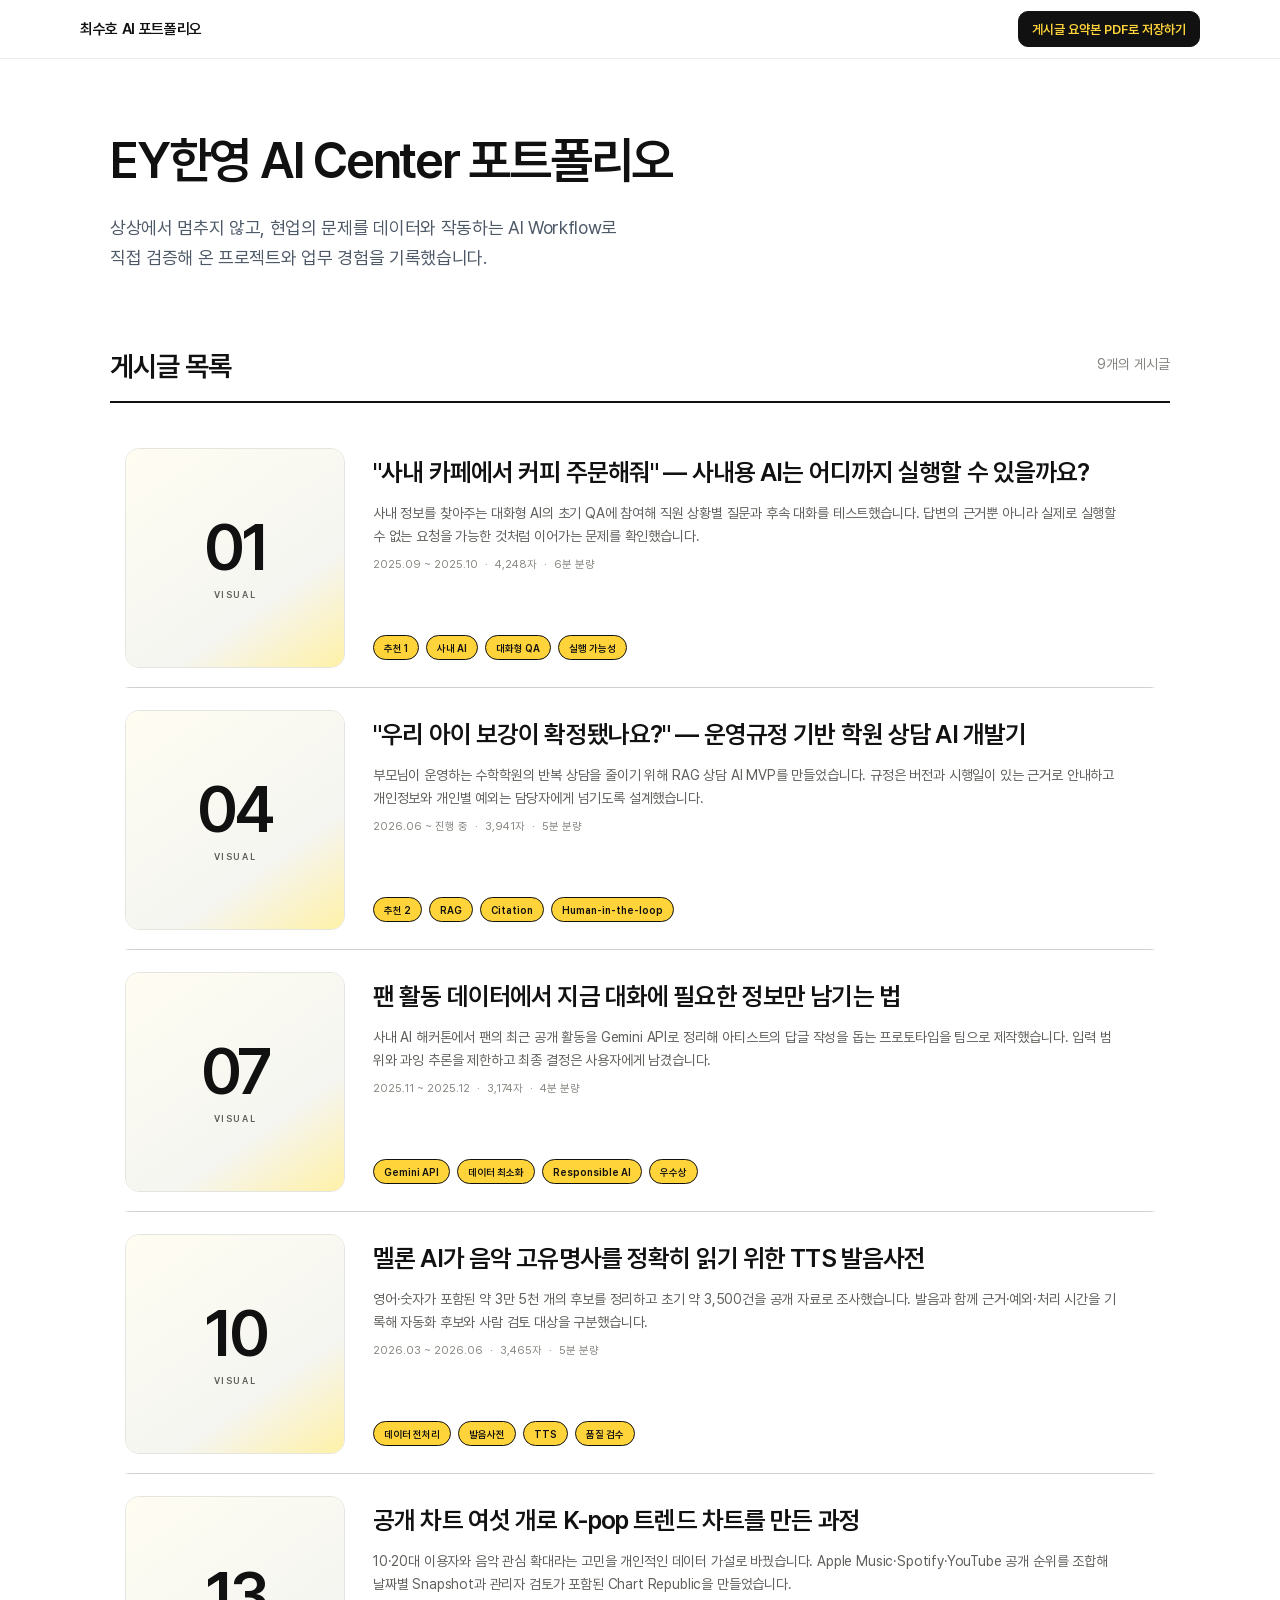
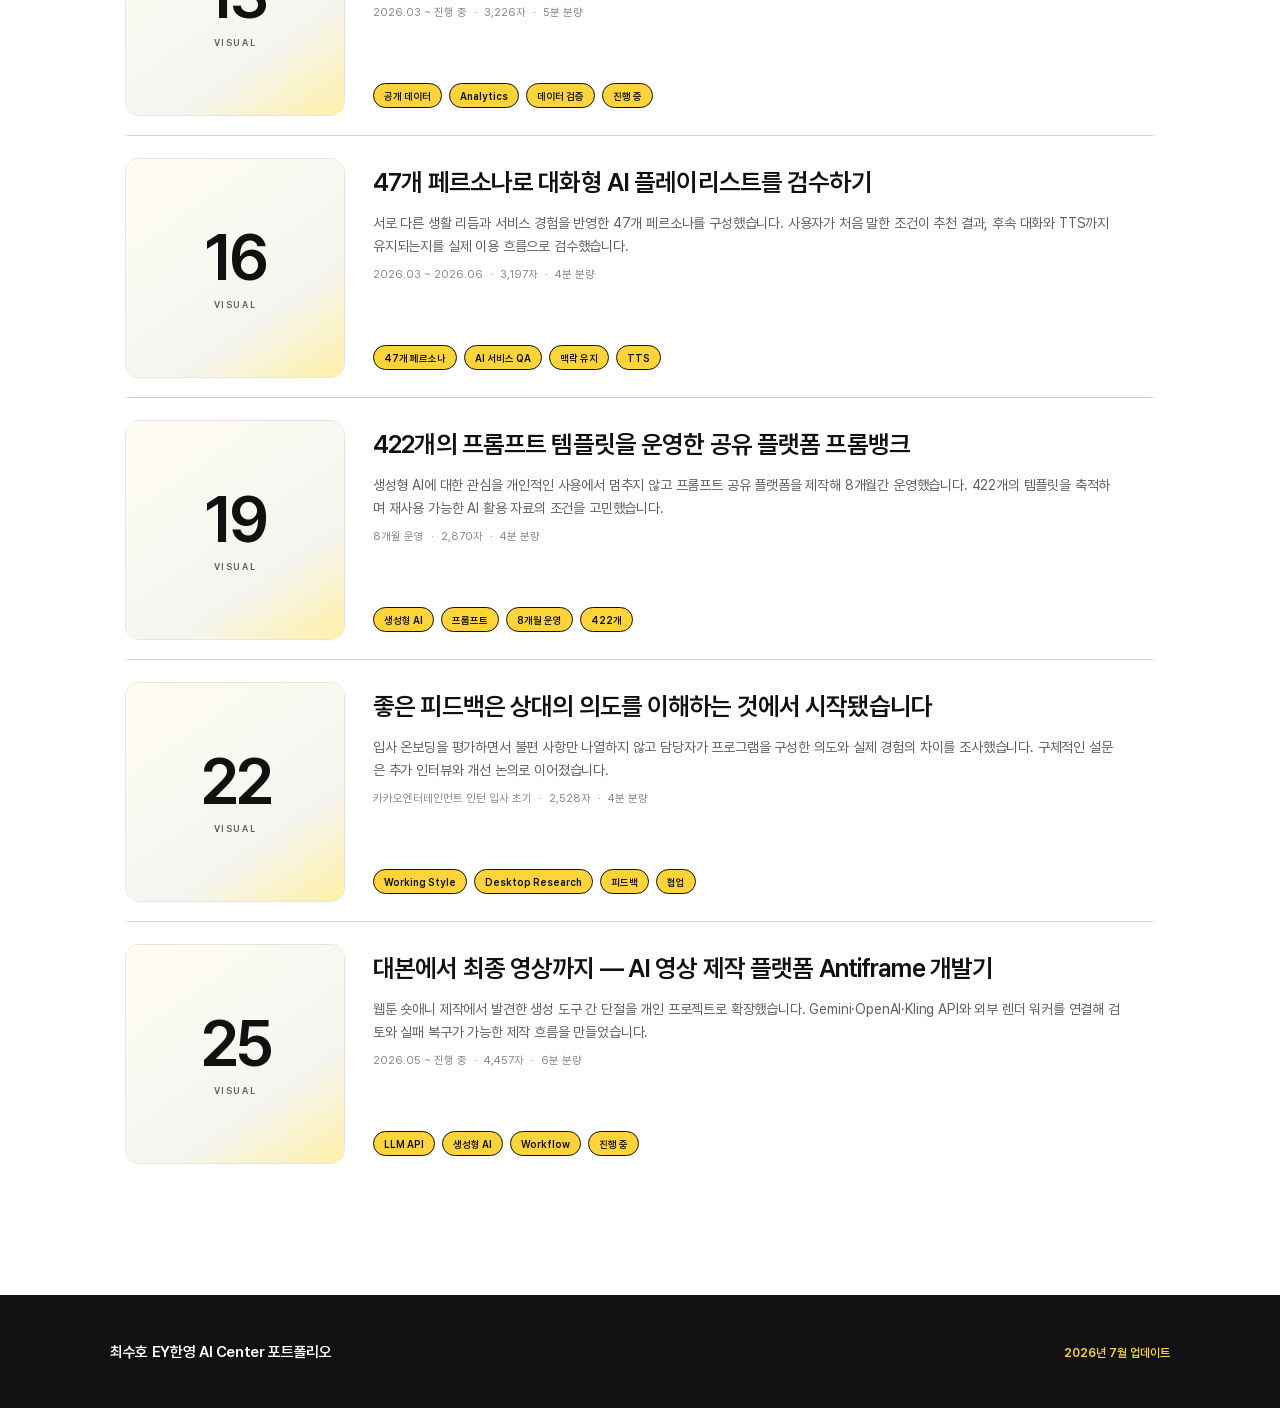
==== index.html @ 77314e09 "Build EY AI Center portfolio blog" ====
<!doctype html>
<html lang="ko">
  <head>
    <meta charset="UTF-8" />
    <meta name="viewport" content="width=device-width, initial-scale=1" />
    <meta name="theme-color" content="#ffd43b" />
    <meta
      name="description"
      content="현업의 문제를 데이터와 작동하는 AI Workflow로 직접 검증한 최수호의 EY한영 AI Center 지원 포트폴리오입니다."
    />
    <title>최수호 EY한영 AI Center 포트폴리오</title>
    <link rel="icon" type="image/png" sizes="64x64" href="assets/favicon-ch.png?v=2" />
    <link rel="preload" href="assets/fonts/Pretendard-Regular.subset.woff2" as="font" type="font/woff2" crossorigin />
    <link rel="preload" href="assets/fonts/Pretendard-SemiBold.subset.woff2" as="font" type="font/woff2" crossorigin />
    <link rel="stylesheet" href="src/styles.css?v=eyhy-1" />
    <script src="src/articles.js?v=eyhy-1" defer></script>
    <script src="src/app.js?v=eyhy-1" defer></script>
  </head>
  <body>
    <a class="skip-link" href="#main-content">본문으로 바로가기</a>
    <div class="reading-progress" aria-hidden="true"><span id="readingProgress"></span></div>

    <header class="site-header" id="siteHeader">
      <div class="header-inner">
        <a class="brand" href="#home" aria-label="최수호 EY한영 AI Center 포트폴리오 홈">
          <span>최수호 AI 포트폴리오</span>
        </a>
        <nav class="main-nav" aria-label="주요 메뉴">
          <button class="print-button" id="openPrint" type="button">
            게시글 요약본 PDF로 저장하기
          </button>
        </nav>
      </div>
    </header>

    <main id="main-content" tabindex="-1">
      <section class="home-view" id="homeView" aria-labelledby="homeTitle">
        <div class="hero wrap">
          <h1 id="homeTitle">EY한영 AI Center 포트폴리오</h1>
          <p class="hero-description">
            상상에서 멈추지 않고, 현업의 문제를 데이터와 작동하는 AI Workflow로<br class="desktop-only" />
            직접 검증해 온 프로젝트와 업무 경험을 기록했습니다.
          </p>
        </div>

        <section class="articles-section wrap" aria-labelledby="articlesTitle">
          <div class="section-heading">
            <div>
              <h2 id="articlesTitle">게시글 목록</h2>
            </div>
            <p>9개의 게시글</p>
          </div>
          <div class="article-list" id="articleList"></div>
        </section>
      </section>

      <article class="article-view" id="articleView" aria-live="polite" hidden></article>
    </main>

    <footer class="site-footer">
      <div class="footer-inner wrap">
        <a class="brand footer-brand" href="#home">최수호 EY한영 AI Center 포트폴리오</a>
        <div class="footer-contact">
          <span>2026년 7월 업데이트</span>
        </div>
      </div>
    </footer>

    <dialog class="print-dialog" id="printDialog" aria-labelledby="printTitle">
      <div class="dialog-header">
        <div>
          <p class="section-label">PDF</p>
          <h2 id="printTitle">게시글 요약본 PDF로 저장하기</h2>
        </div>
        <button class="close-button" id="closePrint" type="button" aria-label="인쇄 창 닫기">
          <svg viewBox="0 0 24 24" aria-hidden="true"><path d="M6 6l12 12M18 6L6 18" /></svg>
        </button>
      </div>
      <div class="print-dialog-body">
        <p class="print-description">PDF에 담을 게시글 요약본을 선택해 주세요. 원문 대신 핵심 정보와 대표 사례를 포함한 상세 요약이 저장됩니다.</p>
        <div class="print-toolbar">
          <p id="printSelectionStatus" aria-live="polite"></p>
          <button class="text-button" id="toggleAllPrint" type="button">전체 선택</button>
        </div>
        <fieldset class="print-options">
          <legend class="sr-only">인쇄할 게시글 선택</legend>
          <div id="printOptions"></div>
        </fieldset>
        <div class="print-actions">
          <button class="secondary-button" id="cancelPrint" type="button">취소</button>
          <button class="primary-button" id="printSelected" type="button">선택한 요약본 PDF로 저장</button>
        </div>
      </div>
    </dialog>

    <dialog class="summary-dialog" id="summaryDialog" aria-labelledby="summaryTitle">
      <div class="summary-dialog-shell">
        <header class="summary-dialog-header">
          <div>
            <p class="summary-dialog-kicker">게시글 핵심 요약</p>
            <h2 id="summaryTitle"></h2>
          </div>
          <button class="close-button" id="closeSummary" type="button" aria-label="요약 창 닫기">
            <svg viewBox="0 0 24 24" aria-hidden="true"><path d="M6 6l12 12M18 6L6 18" /></svg>
          </button>
        </header>
        <div class="summary-dialog-body" id="summaryDialogBody"></div>
      </div>
    </dialog>

    <div class="print-view" id="printView" aria-hidden="true"></div>
  </body>
</html>
---- src/styles.css ----
@font-face {
  font-family: "Pretendard";
  src: url("../assets/fonts/Pretendard-Regular.subset.woff2") format("woff2");
  font-style: normal;
  font-weight: 400;
  font-display: swap;
}

@font-face {
  font-family: "Pretendard";
  src: url("../assets/fonts/Pretendard-SemiBold.subset.woff2") format("woff2");
  font-style: normal;
  font-weight: 600 800;
  font-display: swap;
}

:root {
  --yellow: #ffd43b;
  --yellow-strong: #f0bd00;
  --ink: #111111;
  --body: #292929;
  --muted: #5f5f5b;
  --soft: #85857f;
  --line: #d9d9d3;
  --surface: #f5f5f1;
  --white: #fff;
  font-family: "Pretendard", -apple-system, BlinkMacSystemFont, "Segoe UI", sans-serif;
  color: var(--ink);
  font-synthesis: none;
  text-rendering: optimizeLegibility;
}

* { box-sizing: border-box; }
html { scroll-behavior: smooth; }
body { margin: 0; background: var(--white); color: var(--body); -webkit-font-smoothing: antialiased; }
button, a { font: inherit; }
a { color: inherit; text-decoration: none; }
button { color: inherit; }
.wrap { width: min(1060px, calc(100% - 48px)); margin-inline: auto; }
.skip-link { position: fixed; top: 8px; left: 8px; z-index: 999; padding: 10px 14px; border-radius: 8px; background: var(--ink); color: white; transform: translateY(-150%); }
.skip-link:focus { transform: translateY(0); }
.reading-progress { position: fixed; inset: 0 0 auto; z-index: 200; height: 3px; background: transparent; }
.reading-progress span { display: block; width: 0; height: 100%; background: var(--yellow); border-bottom: 1px solid var(--ink); }

.site-header { position: sticky; top: 0; z-index: 100; border-bottom: 1px solid rgba(229,232,235,.85); background: rgba(255,255,255,.9); backdrop-filter: blur(18px); }
.header-inner { display: flex; width: min(1120px, calc(100% - 48px)); height: 58px; margin: 0 auto; align-items: center; justify-content: space-between; }
.brand { display: inline-flex; align-items: center; color: var(--ink); font-size: 15px; font-weight: 700; letter-spacing: -.35px; }
.main-nav { display: flex; align-items: center; color: #4e5968; font-size: 13px; font-weight: 600; }
.print-button { display: inline-flex; min-height: 36px; align-items: center; padding: 0 13px; border: 1px solid var(--ink); border-radius: 10px; background: var(--ink); color: var(--yellow); cursor: pointer; font-size: 13px; font-weight: 600; transition: background .2s, color .2s, transform .2s; }
.print-button:hover { background: var(--yellow); color: var(--ink); transform: translateY(-1px); }

.hero { padding-top: 72px; padding-bottom: 76px; }
.section-label { display: inline-flex; width: fit-content; margin: 0; padding: 5px 9px; border: 1px solid var(--ink); border-radius: 999px; background: var(--yellow); color: var(--ink); font-size: 12px; font-weight: 700; letter-spacing: -.01em; }
.hero h1 { max-width: 900px; margin: 0 0 22px; color: var(--ink); font-size: clamp(36px, 4.2vw, 50px); font-weight: 700; letter-spacing: -.045em; line-height: 1.19; }
.hero-description { margin: 0; color: #4e5968; font-size: 18px; letter-spacing: -.018em; line-height: 1.68; }
.articles-section { padding-bottom: 110px; }
.section-heading { display: flex; align-items: center; justify-content: space-between; padding-bottom: 18px; border-bottom: 2px solid var(--ink); }
.section-heading h2 { margin: 0; color: var(--ink); font-size: 28px; letter-spacing: -.035em; }
.section-heading > p { margin: 0 0 4px; color: var(--soft); font-size: 14px; }
.article-list { display: flex; flex-direction: column; gap: 0; padding-top: 24px; }
.reveal-item { opacity: 0; transform: translateY(16px); }
.reveal-item.is-visible { opacity: 1; transform: translateY(0); transition: opacity .55s ease var(--reveal-delay, 0ms), transform .55s cubic-bezier(.22,.72,.2,1) var(--reveal-delay, 0ms); }
.article-card { position: relative; display: grid; grid-template-columns: 220px minmax(0, 1fr); gap: 8px; min-width: 0; padding: 20px 14px; overflow: hidden; border: 1px solid transparent; border-radius: 20px; background: white; }
.article-list .article-card:not(:last-child)::after { position: absolute; z-index: 2; right: 14px; bottom: 0; left: 14px; height: 1px; background: #d2d2cc; content: ""; }
.article-card:hover { border-color: transparent; background: white; box-shadow: none; transform: none; }
.article-card:focus-visible { outline: 3px solid var(--yellow); outline-offset: 3px; }
.thumbnail-wrap { position: relative; aspect-ratio: 1; overflow: hidden; border: 1px solid #e5e5df; border-radius: 14px; background: white; }
.thumbnail-wrap img { display: block; width: 100%; height: 100%; object-fit: cover; transition: transform .45s ease; }
.thumbnail-placeholder { display: grid; width: 100%; height: 100%; place-content: center; background: linear-gradient(145deg, #fffdf2 0%, #f5f5f1 68%, #fff1a8 100%); color: var(--ink); text-align: center; }
.thumbnail-placeholder span { font-size: clamp(34px, 5vw, 72px); font-weight: 700; letter-spacing: -.055em; line-height: 1; }
.thumbnail-placeholder small { margin-top: 10px; color: var(--muted); font-size: 9px; font-weight: 700; letter-spacing: .18em; }
.article-card:hover .thumbnail-wrap img { transform: scale(1.025); }
.article-card-content { display: flex; min-height: 220px; flex-direction: column; padding: 8px 34px 8px 20px; }
.article-tags { display: flex; flex-wrap: wrap; gap: 7px; align-items: center; }
.article-tag { display: inline-flex; height: 25px; box-sizing: border-box; align-items: center; justify-content: center; padding: 1px 10px 0; border: 1px solid var(--ink); border-radius: 999px; background: var(--yellow); color: var(--ink); font-size: 10px; font-weight: 700; line-height: 1; text-align: center; white-space: nowrap; }
.article-card h3 { margin: 0; color: var(--ink); font-size: 25px; letter-spacing: -.035em; line-height: 1.35; }
.article-subtitle { margin: 7px 0 12px; color: #4e5968; font-size: 15px; font-weight: 600; letter-spacing: -.02em; line-height: 1.5; }
.article-excerpt { display: -webkit-box; margin: 12px 0 0; overflow: hidden; color: var(--muted); font-size: 14px; letter-spacing: -.012em; line-height: 1.65; -webkit-box-orient: vertical; -webkit-line-clamp: 3; }
.article-card-footer { display: flex; align-items: flex-start; margin-top: auto; padding-top: 12px; }
.article-card-footer .article-tags { justify-content: flex-start; }
.article-meta { display: flex; flex: 0 0 auto; color: var(--soft); font-size: 11px; }
.article-meta span + span::before { margin: 0 7px; content: "·"; }
.article-meta--card { margin-top: 10px; }
.card-arrow { position: absolute; right: 24px; bottom: 22px; display: grid; width: 32px; height: 32px; place-items: center; border: 1px solid var(--ink); border-radius: 50%; background: var(--yellow); color: var(--ink); opacity: 0; transform: translateX(-5px); transition: opacity .25s ease, transform .25s ease; }
.article-card:hover .card-arrow { opacity: 1; transform: translateX(0); }
.card-arrow svg, .back-link svg, .article-end svg { width: 21px; fill: none; stroke: currentColor; stroke-width: 1.8; }

.article-view { padding-bottom: 100px; }
.is-article .article-view *, .is-article .article-view *::before, .is-article .article-view *::after { animation: none !important; transition: none !important; }
.is-article .article-end a:hover { transform: none; }
.article-hero { max-width: 880px; padding-top: 58px; padding-bottom: 70px; }
.article-topline { display: flex; flex-wrap: wrap; align-items: center; gap: 12px 16px; margin-bottom: 52px; }
.back-link { display: inline-flex; flex: 0 0 auto; align-items: center; gap: 7px; margin: 0; color: var(--muted); font-size: 14px; font-weight: 600; }
.back-link:hover { color: var(--ink); text-decoration: underline; text-decoration-color: var(--yellow-strong); text-decoration-thickness: 3px; text-underline-offset: 4px; }
.article-tags--hero .article-tag { height: 27px; padding-inline: 11px; }
.article-hero h1 { max-width: 800px; margin: 0; color: var(--ink); font-size: clamp(40px, 5.2vw, 56px); letter-spacing: -.05em; line-height: 1.17; }
.article-hero-subtitle { max-width: 760px; margin: 17px 0 30px; color: #4e5968; font-size: clamp(18px, 2.2vw, 22px); font-weight: 600; letter-spacing: -.025em; line-height: 1.5; }
.article-hero h1 + .article-byline { margin-top: 28px; }
.article-byline { display: flex; align-items: center; gap: 12px; }
.author-avatar { display: grid; width: 42px; height: 42px; place-items: center; border: 1px solid var(--ink); border-radius: 50%; background: var(--yellow); color: var(--ink); font-weight: 700; }
.article-byline strong { color: var(--body); font-size: 14px; }
.article-byline p { margin: 3px 0 0; color: var(--soft); font-size: 13px; }
.article-summary-button { display: inline-flex; min-height: 44px; gap: 9px; margin-top: 28px; padding: 0 17px; align-items: center; border: 1px solid var(--ink); border-radius: 8px; background: var(--ink); color: white; cursor: pointer; font-size: 14px; font-weight: 700; transition: background .18s, color .18s, transform .18s; }
.article-summary-button svg { width: 19px; height: 19px; fill: none; stroke: var(--yellow); stroke-linecap: round; stroke-width: 1.8; }
.article-summary-button:hover { background: var(--yellow); color: var(--ink); transform: translateY(-1px); }
.article-summary-button:hover svg { stroke: var(--ink); }
.article-summary-button:focus-visible { outline: 3px solid var(--yellow-strong); outline-offset: 3px; }
.article-body { width: min(680px, calc(100% - 48px)); margin: 0 auto; }
.article-lead { margin: 0 0 40px; color: var(--body); font-size: 18px; line-height: 1.82; }
.context-box { display: flex; gap: 18px; margin-bottom: 76px; padding: 22px 24px; border: 1px solid var(--ink); border-radius: 16px; background: #fffbe9; }
.context-box span { flex: 0 0 auto; color: var(--ink); font-size: 12px; font-weight: 700; }
.context-box p { margin: 0; color: #4e5968; font-size: 15px; line-height: 1.7; }
.article-demo-link { display: grid; grid-template-columns: 1fr auto; gap: 5px 14px; margin: -42px 0 76px; padding: 20px 22px; align-items: center; border: 1px solid var(--ink); border-radius: 16px; background: var(--ink); color: white; }
.article-demo-link span { grid-column: 1; color: var(--yellow); font-size: 11px; font-weight: 700; }
.article-demo-link strong { grid-column: 1; font-size: 16px; }
.article-demo-link svg { grid-column: 2; grid-row: 1 / 3; width: 23px; fill: none; stroke: var(--yellow); stroke-width: 1.8; }
.article-body section { margin: 0 0 82px; }
.article-body h2 { margin: 0 0 26px; color: var(--ink); font-size: 29px; letter-spacing: -.035em; line-height: 1.4; }
.article-body section p { margin: 0 0 22px; color: var(--body); font-size: 17px; letter-spacing: -.012em; line-height: 1.88; }
.article-body blockquote { margin: 36px 0; padding: 18px 22px; border: 1px solid var(--ink); border-left: 7px solid var(--yellow); color: var(--ink); font-size: 20px; font-weight: 600; letter-spacing: -.025em; line-height: 1.65; }
.insight-box { margin-top: 38px; padding: 30px 34px; border: 1px solid var(--ink); border-radius: 20px; background: var(--surface); }
.insight-box ul { display: grid; gap: 16px; margin: 0; padding-left: 22px; }
.insight-box li { padding-left: 5px; color: var(--body); font-size: 17px; line-height: 1.65; }
.insight-box li::marker { color: var(--ink); }
.article-figure { margin: 38px 0 0; }
.article-figure img { display: block; width: min(430px, 100%); height: auto; margin: 0 auto; border: 1px solid var(--line); border-radius: 18px; background: white; box-shadow: 0 18px 48px rgba(17,17,17,.1); }
.article-figure figcaption { width: min(520px, 100%); margin: 14px auto 0; color: var(--soft); font-size: 12px; line-height: 1.65; text-align: center; }
.visual-placeholder { display: grid; min-height: 360px; margin: 42px 0; padding: 32px; place-content: center; border: 1px solid var(--ink); border-radius: 18px; background: linear-gradient(145deg, #fffdf2, #f5f5f1); color: var(--ink); text-align: center; }
.visual-placeholder span { font-size: 13px; font-weight: 700; letter-spacing: .03em; }
.visual-placeholder p { max-width: 520px; margin: 12px 0 0; color: var(--muted); font-size: 14px; line-height: 1.65; }
.article-end { margin-top: 130px; padding-top: 50px; border-top: 1px solid var(--line); }
.article-end > span { color: var(--soft); font-size: 12px; font-weight: 700; letter-spacing: .1em; }
.article-end h2 { margin: 14px 0 28px; font-size: 25px; }
.article-end .article-card { width: 100%; }
.article-end .article-card:hover { transform: none; }

.markdown-body { padding-bottom: 20px; }
.markdown-body > h2 { margin: 96px 0 28px; }
.markdown-body > h2:first-child { margin-top: 0; }
.markdown-body h3 { margin: 62px 0 22px; color: var(--ink); font-size: 23px; letter-spacing: -.025em; line-height: 1.45; }
.markdown-body h4 { margin: 42px 0 18px; color: var(--ink); font-size: 19px; line-height: 1.5; }
.markdown-body p { margin: 0 0 24px; color: var(--body); font-size: 17px; letter-spacing: -.012em; line-height: 1.9; }
.markdown-body > p:first-child { font-size: 18px; line-height: 1.88; }
.markdown-body small { display: block; color: var(--soft); font-size: 12px; letter-spacing: -.005em; line-height: 1.65; }
.markdown-body strong { color: var(--ink); font-weight: 700; }
.key-emphasis { padding: 0 .08em; background: linear-gradient(transparent 58%, rgba(255, 212, 59, .72) 58%); color: inherit; font-weight: 700; -webkit-box-decoration-break: clone; box-decoration-break: clone; }
.term-note { position: relative; display: inline; border-bottom: 1.5px dashed #8a6d00; color: var(--ink); font-weight: 600; cursor: help; outline: none; }
.term-note::before { display: inline-grid; width: 14px; height: 14px; margin: 0 3px 0 1px; place-items: center; border: 1px solid var(--ink); border-radius: 50%; background: #fff4b3; color: var(--ink); content: "i"; font-size: 9px; font-style: normal; font-weight: 700; line-height: 1; vertical-align: 2px; }
.term-note::after { position: absolute; z-index: 20; bottom: calc(100% + 12px); left: 50%; width: min(280px, calc(100vw - 48px)); padding: 11px 13px; border-radius: 10px; background: var(--ink); box-shadow: 0 10px 28px rgba(17, 17, 17, .16); color: white; content: attr(data-note); font-size: 12px; font-weight: 400; letter-spacing: -.01em; line-height: 1.55; opacity: 0; pointer-events: none; text-align: left; transform: translate(-50%, 5px); transition: opacity .16s ease, transform .16s ease; white-space: normal; }
.term-note:hover::after,
.term-note:focus-visible::after { opacity: 1; transform: translate(-50%, 0); }
.term-note:focus-visible { border-radius: 3px; outline: 2px solid var(--yellow-strong); outline-offset: 3px; }
.markdown-body a { color: var(--ink); font-weight: 600; text-decoration: underline; text-decoration-color: var(--yellow-strong); text-decoration-thickness: 3px; text-underline-offset: 3px; }
.markdown-body ul,
.markdown-body ol { display: grid; gap: 10px; margin: 4px 0 30px; padding-left: 25px; }
.markdown-body li { padding-left: 4px; color: var(--body); font-size: 16px; line-height: 1.75; }
.markdown-body li::marker { color: var(--ink); font-weight: 700; }
.markdown-body blockquote { margin: 34px 0 38px; }
.markdown-body blockquote p { margin-bottom: 12px; font-size: 16px; line-height: 1.75; }
.markdown-body blockquote p:last-child { margin-bottom: 0; }
.markdown-body hr { height: 1px; margin: 82px 0; border: 0; background: var(--line); }
.markdown-body code { padding: 2px 6px; border-radius: 5px; background: #f1f1ec; color: #272727; font-family: ui-monospace, SFMono-Regular, Menlo, Monaco, Consolas, monospace; font-size: .88em; }
.markdown-body pre { margin: 34px 0; padding: 24px; overflow-x: auto; border-radius: 16px; background: var(--ink); color: #f8f8f3; }
.markdown-body pre code { padding: 0; background: transparent; color: inherit; font-size: 13px; line-height: 1.7; white-space: pre; }
.table-scroll { width: 100%; margin: 32px 0 40px; overflow-x: auto; border: 1px solid var(--ink); border-radius: 14px; background: white; }
.table-scroll table { width: 100%; min-width: 620px; border-collapse: collapse; font-size: 14px; line-height: 1.55; }
.table-scroll th,
.table-scroll td { padding: 13px 15px; border-right: 1px solid var(--line); border-bottom: 1px solid var(--line); text-align: left; vertical-align: top; }
.table-scroll th { background: #fff5bf; color: var(--ink); font-weight: 700; }
.table-scroll th:last-child,
.table-scroll td:last-child { border-right: 0; }
.table-scroll tbody tr:last-child td { border-bottom: 0; }
.article-loading { padding: 32px 0 100px; color: var(--soft) !important; }
.article-error { margin-bottom: 90px; padding: 24px; border: 1px solid var(--ink); border-radius: 14px; background: #fff9dc; }
.article-error p { margin: 8px 0 0; }

.site-footer { border-top: 1px solid var(--ink); background: var(--ink); color: white; }
.footer-inner { display: flex; min-height: 112px; align-items: center; justify-content: space-between; gap: 24px; }
.footer-brand { color: white; font-size: 15px; }
.site-footer .brand { color: white; }
.footer-contact { text-align: right; }
.footer-contact span { color: var(--yellow); font-size: 12px; font-weight: 600; }

.print-dialog { width: min(720px, calc(100% - 32px)); max-height: min(840px, calc(100vh - 40px)); padding: 0; overflow: hidden auto; border: 0; border-radius: 24px; background: white; box-shadow: 0 30px 90px rgba(0,27,55,.22); }
.print-dialog::backdrop { background: rgba(17,24,39,.45); backdrop-filter: blur(5px); }
.print-dialog[open] { animation: dialog-in .25s ease-out; }
@keyframes dialog-in { from { opacity: 0; transform: translateY(16px) scale(.98); } }
.dialog-header { position: sticky; top: 0; z-index: 1; display: flex; padding: 30px 34px 22px; align-items: flex-start; justify-content: space-between; border-bottom: 1px solid var(--line); background: rgba(255,255,255,.94); backdrop-filter: blur(15px); }
.dialog-header h2 { margin: 8px 0 0; color: var(--ink); font-size: 32px; }
.close-button { display: grid; width: 42px; height: 42px; place-items: center; border: 1px solid var(--ink); border-radius: 50%; background: var(--yellow); cursor: pointer; }
.close-button:hover { background: var(--ink); color: var(--yellow); }
.close-button svg { width: 22px; fill: none; stroke: currentColor; stroke-width: 2; }
.print-dialog-body { padding: 26px 34px 32px; }
.summary-dialog { width: min(760px, calc(100% - 32px)); max-height: min(820px, calc(100vh - 32px)); padding: 0; overflow: hidden; border: 0; border-radius: 16px; background: white; box-shadow: 0 30px 90px rgba(0,27,55,.22); }
.summary-dialog::backdrop { background: rgba(17,24,39,.5); backdrop-filter: blur(4px); }
.summary-dialog[open] { animation: dialog-in .25s ease-out; }
.summary-dialog-shell { display: grid; max-height: min(820px, calc(100vh - 32px)); grid-template-rows: auto minmax(0, 1fr); }
.summary-dialog-header { display: flex; gap: 24px; padding: 27px 30px 22px; align-items: flex-start; justify-content: space-between; border-bottom: 1px solid var(--ink); background: var(--yellow); }
.summary-dialog-kicker { margin: 0 0 7px; color: var(--ink); font-size: 12px; font-weight: 700; }
.summary-dialog-header h2 { max-width: 590px; margin: 0; color: var(--ink); font-size: 25px; letter-spacing: -.03em; line-height: 1.35; }
.summary-dialog-header .close-button { flex: 0 0 auto; background: white; }
.summary-dialog-header .close-button:hover { background: var(--ink); }
.summary-dialog-body { padding: 4px 30px 32px; overflow-y: auto; overscroll-behavior: contain; }
.summary-facts { margin: 0; }
.summary-facts > div { display: grid; grid-template-columns: 92px minmax(0, 1fr); gap: 20px; padding: 18px 0; border-bottom: 1px solid var(--line); }
.summary-facts dt { color: var(--ink); font-size: 13px; font-weight: 700; line-height: 1.65; }
.summary-facts dd { margin: 0; color: var(--body); font-size: 14px; line-height: 1.7; }
.summary-copy { margin-top: 31px; }
.summary-copy h3 { margin: 0 0 18px; color: var(--ink); font-size: 21px; letter-spacing: -.02em; }
.summary-copy p { margin: 0 0 17px; color: var(--body); font-size: 16px; line-height: 1.82; }
.summary-copy p:last-child { margin-bottom: 0; }
.summary-section { margin: 0; padding: 30px 0 34px; border-top: 1px solid var(--line); }
.summary-section:first-of-type { padding-top: 0; border-top: 0; }
.summary-section h4 { margin: 0 0 17px; color: var(--ink); font-size: 19px; letter-spacing: -.02em; line-height: 1.5; }
.summary-section ul { display: grid; gap: 9px; margin: 18px 0 0; padding-left: 22px; }
.summary-section li { padding-left: 3px; color: var(--body); font-size: 14px; line-height: 1.72; }
.summary-example { margin: 22px 0 0; padding: 18px 20px; border-left: 5px solid var(--yellow); background: #f7f7f3; }
.summary-example > strong { display: block; margin-bottom: 11px; color: var(--ink); font-size: 14px; }
.summary-example dl { display: grid; gap: 9px; margin: 0; }
.summary-example dl > div { display: grid; grid-template-columns: 76px minmax(0, 1fr); gap: 12px; }
.summary-example dt { color: var(--ink); font-size: 12px; font-weight: 700; line-height: 1.65; }
.summary-example dd { margin: 0; color: var(--body); font-size: 13px; line-height: 1.65; }
.print-description { max-width: 580px; margin: 0; color: var(--muted); font-size: 14px; line-height: 1.65; }
.print-toolbar { display: flex; margin-top: 24px; align-items: center; justify-content: space-between; }
.print-toolbar p { margin: 0; color: var(--ink); font-size: 13px; font-weight: 700; }
.text-button { padding: 4px 0; border: 0; background: transparent; color: var(--muted); cursor: pointer; font-size: 12px; font-weight: 600; text-decoration: underline; text-decoration-color: var(--yellow-strong); text-decoration-thickness: 2px; text-underline-offset: 3px; }
.print-options { margin: 13px 0 0; padding: 0; border: 0; }
.print-options > div { display: grid; gap: 8px; }
.print-option { position: relative; display: grid; grid-template-columns: 24px minmax(0, 1fr); gap: 12px; padding: 15px 16px; align-items: center; border: 1px solid var(--line); border-radius: 13px; cursor: pointer; transition: border-color .18s, background .18s; }
.print-option:hover { border-color: var(--ink); background: #fffdf4; }
.print-option input { position: absolute; width: 1px; height: 1px; opacity: 0; }
.print-option-check { display: grid; width: 22px; height: 22px; place-items: center; border: 1px solid var(--ink); border-radius: 6px; background: white; }
.print-option-check svg { width: 16px; fill: none; stroke: transparent; stroke-width: 2.5; }
.print-option input:checked + .print-option-check { background: var(--yellow); }
.print-option input:checked + .print-option-check svg { stroke: var(--ink); }
.print-option input:focus-visible + .print-option-check { outline: 3px solid rgba(240, 189, 0, .45); outline-offset: 2px; }
.print-option-copy { display: grid; gap: 4px; }
.print-option-copy strong { color: var(--ink); font-size: 14px; letter-spacing: -.02em; line-height: 1.4; }
.print-option-copy > span { color: var(--soft); font-size: 11px; }
.print-actions { display: flex; gap: 8px; margin-top: 24px; justify-content: flex-end; }
.secondary-button,
.primary-button { min-height: 42px; padding: 0 16px; border: 1px solid var(--ink); border-radius: 10px; cursor: pointer; font-size: 13px; font-weight: 700; }
.secondary-button { background: white; color: var(--ink); }
.primary-button { background: var(--ink); color: var(--yellow); }
.primary-button:disabled { border-color: var(--line); background: #e8e8e3; color: var(--soft); cursor: not-allowed; }
.print-view { display: none; }
.sr-only { position: absolute; width: 1px; height: 1px; margin: -1px; overflow: hidden; clip: rect(0, 0, 0, 0); white-space: nowrap; }

[hidden] { display: none !important; }
@media (max-width: 700px) {
  .wrap, .article-body { width: min(100% - 40px, 1100px); }
  .header-inner { width: calc(100% - 32px); height: 56px; }
  .brand { font-size: 14px; }
  .main-nav { font-size: 12px; }
  .print-button { min-height: 34px; padding-inline: 11px; font-size: 12px; }
  .hero { padding-top: 58px; padding-bottom: 66px; }
  .hero h1 { margin-top: 0; font-size: 34px; line-height: 1.26; }
  .hero-description { font-size: 16px; }
  .desktop-only { display: none; }
  .articles-section { padding-bottom: 90px; }
  .section-heading h2 { font-size: 28px; }
  .article-list { gap: 0; padding-top: 18px; }
  .article-card { grid-template-columns: 104px minmax(0, 1fr); gap: 0; padding: 13px 9px; border-radius: 16px; }
  .article-list .article-card:not(:last-child)::after { right: 9px; left: 9px; }
  .thumbnail-wrap { border-radius: 11px; }
  .thumbnail-placeholder span { font-size: 30px; }
  .thumbnail-placeholder small { margin-top: 6px; font-size: 7px; }
  .article-card-content { min-height: 104px; padding: 2px 4px 2px 13px; }
  .article-tags { gap: 4px; }
  .article-tag { height: 20px; padding: 1px 7px 0; font-size: 8px; }
  .article-card h3 { margin: 0; font-size: 16px; }
  .article-subtitle { margin: 4px 0 0; font-size: 11px; line-height: 1.4; }
  .article-excerpt { margin-top: 6px; font-size: 10px; line-height: 1.45; -webkit-line-clamp: 2; }
  .article-card-footer { align-items: flex-start; margin-top: auto; padding-top: 8px; }
  .article-card-footer .article-tags { justify-content: flex-start; }
  .article-meta { font-size: 9px; }
  .article-meta--card { margin-top: 7px; }
  .card-arrow { display: none; }
  .article-hero { padding-top: 38px; padding-bottom: 62px; }
  .article-topline { gap: 10px; margin-bottom: 46px; }
  .back-link { font-size: 13px; }
  .article-tags--hero .article-tag { height: 24px; padding-inline: 9px; font-size: 9px; }
  .article-hero h1 { font-size: 40px; }
  .article-hero-subtitle { font-size: 20px; }
  .article-summary-button { min-height: 42px; margin-top: 24px; padding-inline: 15px; font-size: 13px; }
  .article-lead { font-size: 18px; }
  .context-box { display: block; margin-bottom: 72px; }
  .context-box span { display: block; margin-bottom: 10px; }
  .article-demo-link { margin-top: -38px; margin-bottom: 68px; }
  .article-body section { margin-bottom: 75px; }
  .article-body h2 { font-size: 27px; }
  .article-body section p { font-size: 17px; line-height: 1.85; }
  .article-body blockquote { margin-block: 34px; font-size: 20px; }
  .insight-box { padding: 24px; }
  .insight-box li { font-size: 16px; }
  .markdown-body > h2 { margin-top: 76px; font-size: 27px; }
  .markdown-body h3 { margin-top: 50px; font-size: 21px; }
  .markdown-body p,
  .markdown-body > p:first-child { font-size: 16px; line-height: 1.85; }
  .markdown-body li { font-size: 15px; }
  .markdown-body blockquote { padding: 16px 18px; }
  .markdown-body blockquote p { font-size: 15px; }
  .term-note::after { left: 0; width: min(260px, calc(100vw - 40px)); transform: translate(0, 5px); }
  .term-note:hover::after,
  .term-note:focus-visible::after { transform: translate(0, 0); }
  .markdown-body pre { padding: 19px; }
  .article-figure { margin-top: 30px; }
  .article-figure img { border-radius: 14px; }
  .visual-placeholder { min-height: 220px; margin-block: 32px; padding: 22px; border-radius: 14px; }
  .article-figure figcaption { font-size: 11px; }
  .footer-inner { min-height: 92px; padding-block: 20px; }
  .footer-brand { max-width: 160px; font-size: 13px; line-height: 1.35; }
  .footer-contact { margin-top: 0; text-align: right; }
  .footer-contact span { font-size: 10px; }
  .print-dialog { max-height: calc(100vh - 20px); }
  .summary-dialog { width: calc(100% - 20px); max-height: calc(100vh - 20px); border-radius: 13px; }
  .summary-dialog-shell { max-height: calc(100vh - 20px); }
  .summary-dialog-header { gap: 16px; padding: 22px 20px 18px; }
  .summary-dialog-header h2 { font-size: 21px; }
  .summary-dialog-header .close-button { width: 38px; height: 38px; }
  .summary-dialog-body { padding: 2px 20px 26px; }
  .summary-facts > div { grid-template-columns: 1fr; gap: 5px; padding: 15px 0; }
  .summary-copy { margin-top: 27px; }
  .summary-copy h3 { font-size: 19px; }
  .summary-copy p { font-size: 15px; line-height: 1.78; }
  .summary-section { padding-block: 26px 30px; }
  .summary-section h4 { font-size: 18px; }
  .summary-example { padding: 16px; }
  .summary-example dl > div { grid-template-columns: 1fr; gap: 2px; }
  .dialog-header, .print-dialog-body { padding-inline: 22px; }
  .dialog-header h2 { font-size: 27px; }
  .print-option { padding: 13px 12px; }
  .print-option-copy strong { font-size: 13px; }
  .print-actions { display: grid; grid-template-columns: auto 1fr; }
  .primary-button { padding-inline: 12px; }
}

@media (prefers-reduced-motion: reduce) {
  *, *::before, *::after { scroll-behavior: auto !important; animation-duration: .01ms !important; transition-duration: .01ms !important; }
  .reveal-item { opacity: 1 !important; transform: none !important; }
}

@media print {
  @page { size: A4 portrait; margin: 18mm 16mm 20mm; }
  html, body { background: white !important; }
  body { color: #171717; -webkit-print-color-adjust: exact; print-color-adjust: exact; }
  body > :not(.print-view) { display: none !important; }
  .print-view { display: block !important; }
  .print-article { break-after: page; }
  .print-article:last-child { break-after: auto; }
  .print-article-header { padding-bottom: 9mm; border-bottom: 1px solid #b8b8b2; }
  .print-article-header > p:first-child { margin: 0 0 5mm; color: #666; font-size: 8pt; font-weight: 700; letter-spacing: .04em; }
  .print-article-header h1 { margin: 0; color: #111; font-size: 24pt; letter-spacing: -.04em; line-height: 1.25; }
  .print-article-header div { margin-top: 5mm; color: #666; font-size: 8.5pt; }
  .print-summary-overview { padding: 9mm 0 7mm; border-bottom: 1px solid #b8b8b2; }
  .print-summary-overview > h2,
  .print-summary-body > h2 { margin: 0 0 5mm; color: #111; font-size: 15pt; }
  .summary-facts--print > div { display: grid; grid-template-columns: 25mm 1fr; gap: 4mm; padding: 3mm 0; border-bottom: 1px solid #deded8; break-inside: avoid; }
  .summary-facts--print dt { font-size: 8.5pt; }
  .summary-facts--print dd { font-size: 9pt; line-height: 1.6; }
  .print-summary-body { padding-top: 9mm; }
  .print-summary-body .summary-section { padding: 0 0 8mm; border-top: 0; break-inside: auto; }
  .print-summary-body .summary-section h4 { margin: 0 0 3mm; font-size: 12.5pt; break-after: avoid; }
  .print-summary-body .summary-section p { margin: 0 0 3.5mm; color: #222; font-size: 9.4pt; line-height: 1.7; orphans: 3; widows: 3; }
  .print-summary-body .summary-section ul { gap: 1.5mm; margin: 3mm 0 0; padding-left: 6mm; }
  .print-summary-body .summary-section li { font-size: 8.8pt; line-height: 1.6; }
  .print-summary-body .summary-example { margin: 4mm 0 0; padding: 4mm 5mm; border-left-width: 1.5mm; background: #f5f5f0 !important; break-inside: avoid; }
  .print-summary-body .summary-example > strong { margin-bottom: 2.5mm; font-size: 9pt; }
  .print-summary-body .summary-example dl { gap: 2mm; }
  .print-summary-body .summary-example dl > div { display: grid; grid-template-columns: 24mm 1fr; gap: 3mm; }
  .print-summary-body .summary-example dt { font-size: 8pt; }
  .print-summary-body .summary-example dd { font-size: 8.4pt; line-height: 1.55; }
}
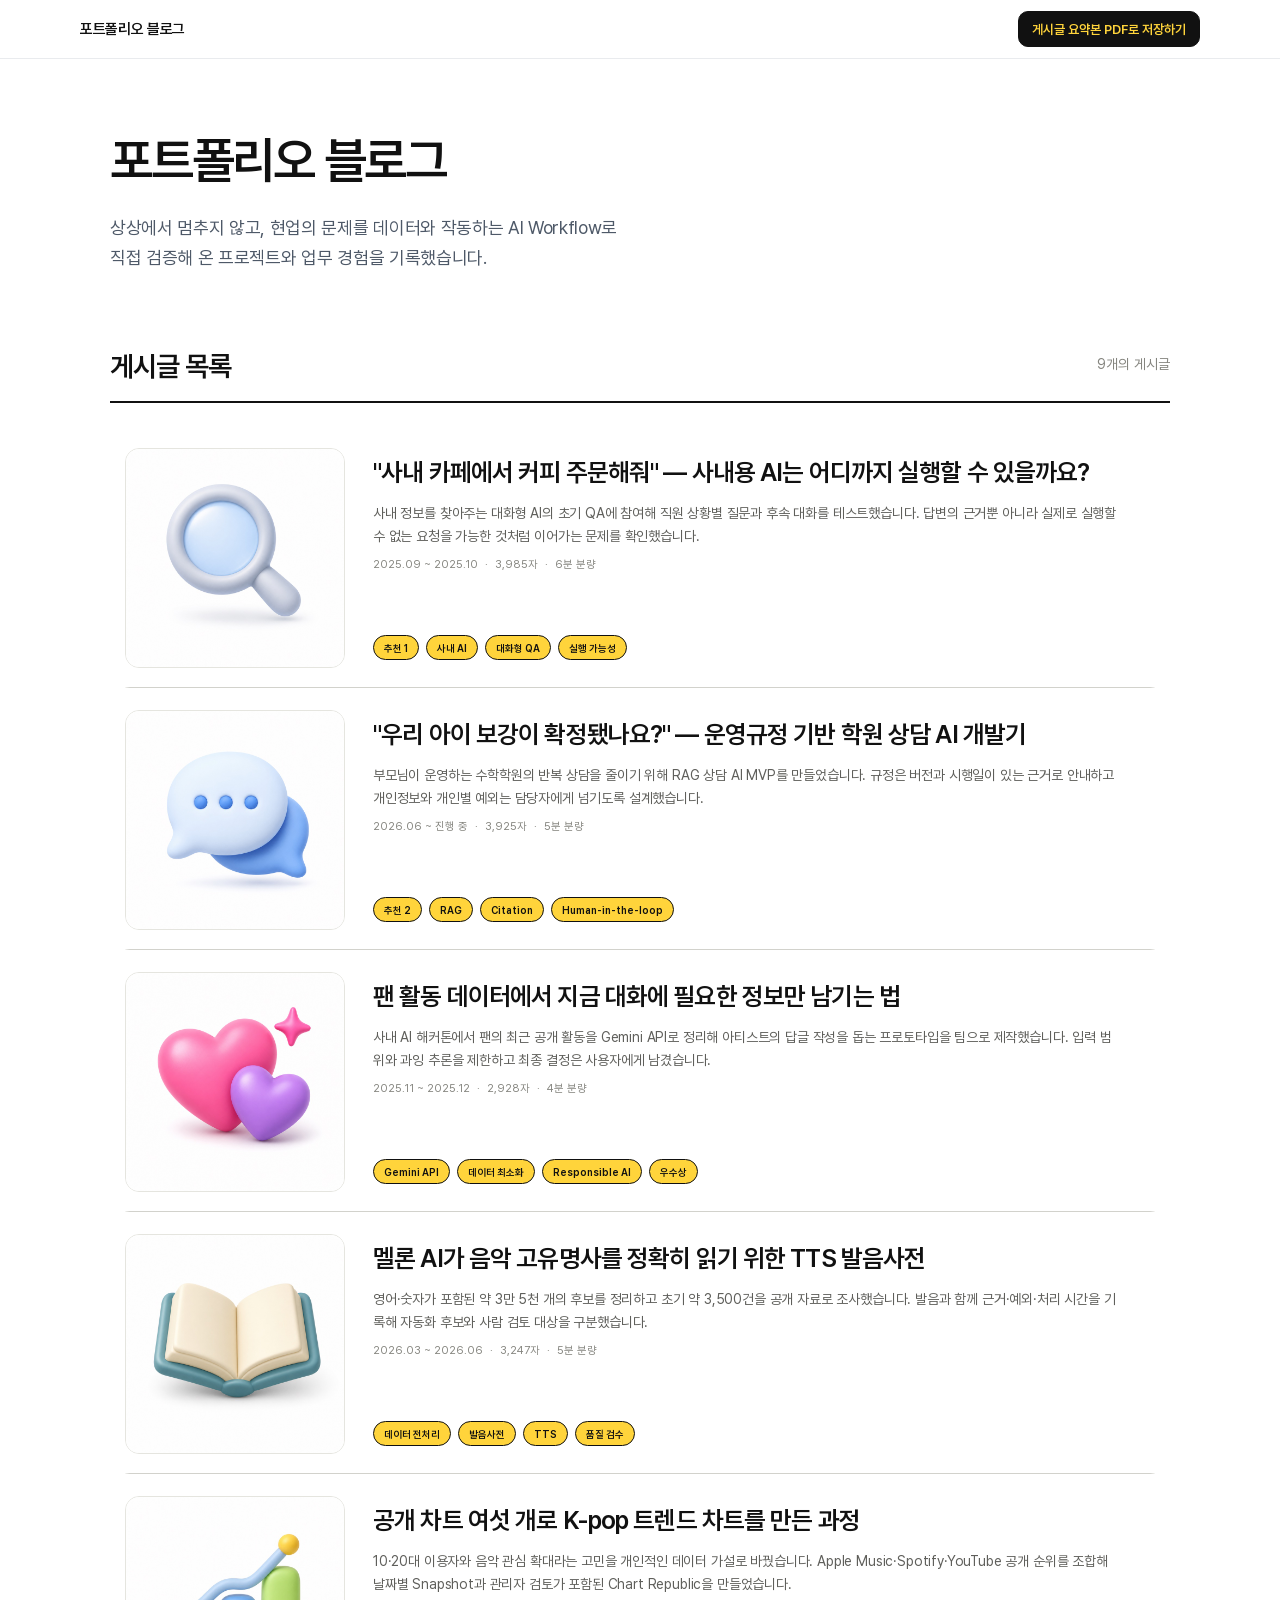
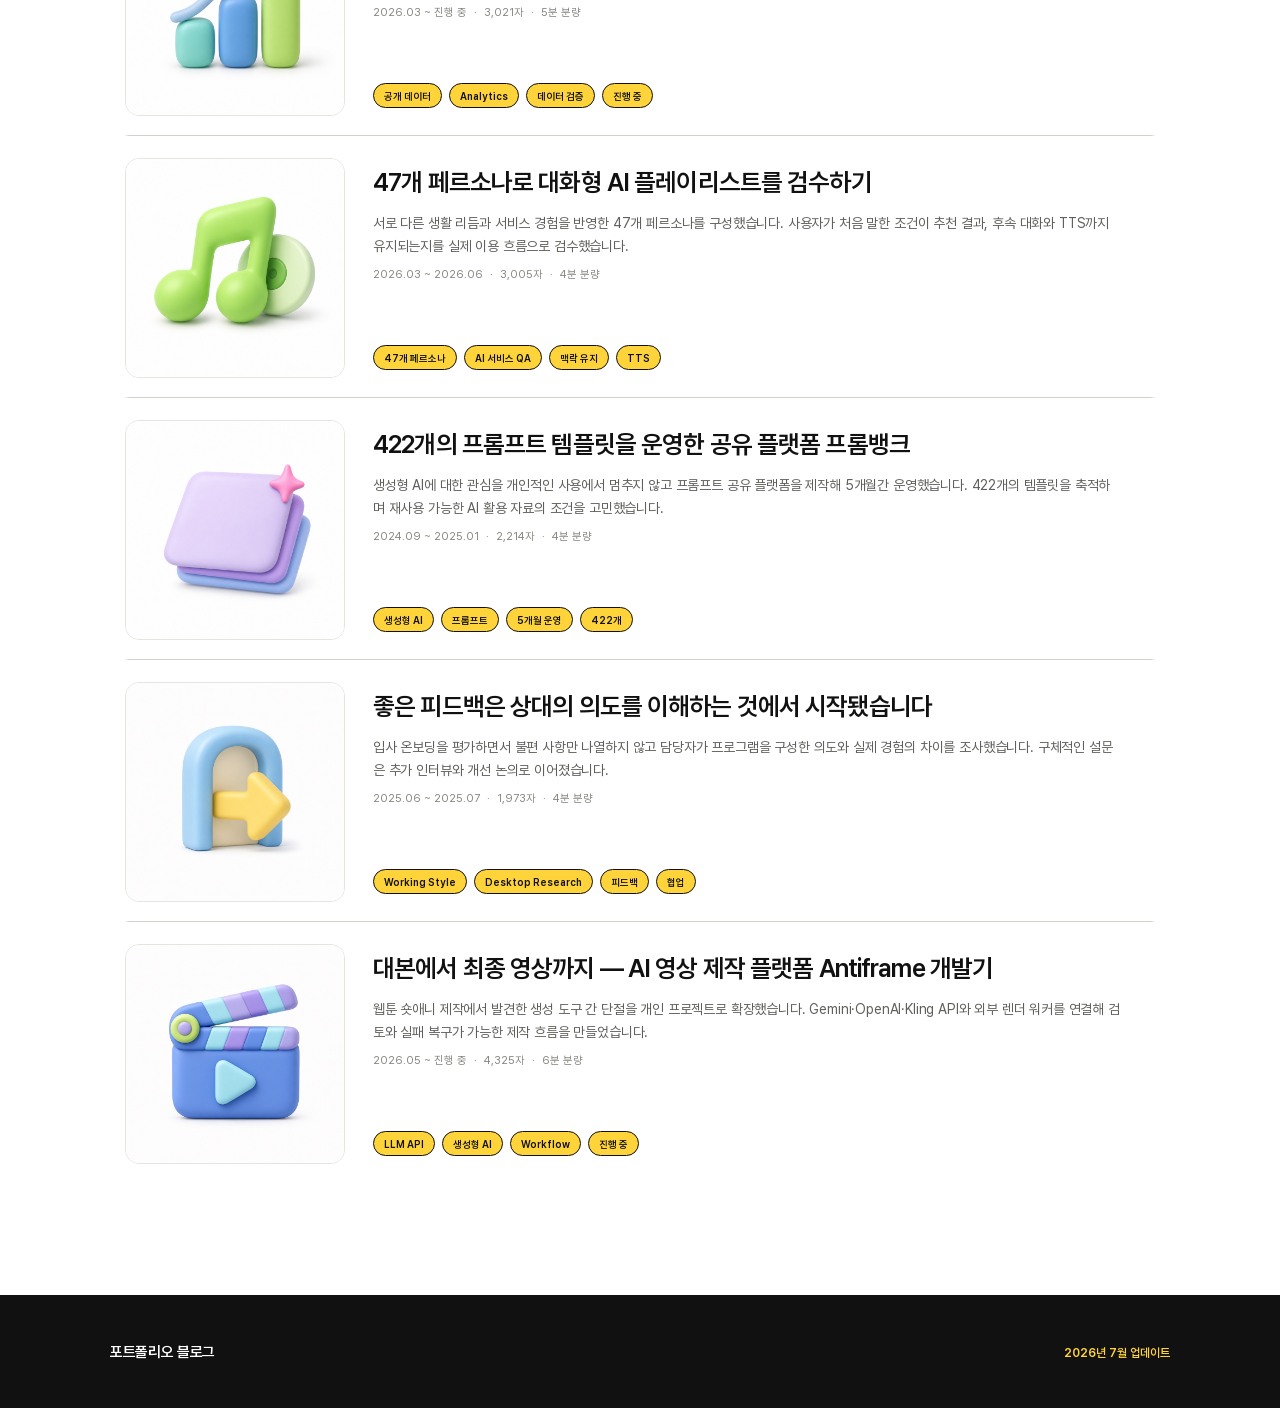
==== commit 97635db5: "Finalize public portfolio content" ====
--- a/index.html
+++ b/index.html
@@ -6,9 +6,9 @@
     <meta name="theme-color" content="#ffd43b" />
     <meta
       name="description"
-      content="현업의 문제를 데이터와 작동하는 AI Workflow로 직접 검증한 최수호의 EY한영 AI Center 지원 포트폴리오입니다."
+      content="현업의 문제를 데이터와 작동하는 AI Workflow로 직접 검증한 최수호의 포트폴리오 블로그입니다."
     />
-    <title>최수호 EY한영 AI Center 포트폴리오</title>
+    <title>포트폴리오 블로그</title>
     <link rel="icon" type="image/png" sizes="64x64" href="assets/favicon-ch.png?v=2" />
     <link rel="preload" href="assets/fonts/Pretendard-Regular.subset.woff2" as="font" type="font/woff2" crossorigin />
     <link rel="preload" href="assets/fonts/Pretendard-SemiBold.subset.woff2" as="font" type="font/woff2" crossorigin />
@@ -22,8 +22,8 @@
 
     <header class="site-header" id="siteHeader">
       <div class="header-inner">
-        <a class="brand" href="#home" aria-label="최수호 EY한영 AI Center 포트폴리오 홈">
-          <span>최수호 AI 포트폴리오</span>
+        <a class="brand" href="#home" aria-label="포트폴리오 블로그 홈">
+          <span>포트폴리오 블로그</span>
         </a>
         <nav class="main-nav" aria-label="주요 메뉴">
           <button class="print-button" id="openPrint" type="button">
@@ -36,7 +36,7 @@
     <main id="main-content" tabindex="-1">
       <section class="home-view" id="homeView" aria-labelledby="homeTitle">
         <div class="hero wrap">
-          <h1 id="homeTitle">EY한영 AI Center 포트폴리오</h1>
+          <h1 id="homeTitle">포트폴리오 블로그</h1>
           <p class="hero-description">
             상상에서 멈추지 않고, 현업의 문제를 데이터와 작동하는 AI Workflow로<br class="desktop-only" />
             직접 검증해 온 프로젝트와 업무 경험을 기록했습니다.
@@ -59,7 +59,7 @@
 
     <footer class="site-footer">
       <div class="footer-inner wrap">
-        <a class="brand footer-brand" href="#home">최수호 EY한영 AI Center 포트폴리오</a>
+        <a class="brand footer-brand" href="#home">포트폴리오 블로그</a>
         <div class="footer-contact">
           <span>2026년 7월 업데이트</span>
         </div>
--- a/src/styles.css
+++ b/src/styles.css
@@ -32,7 +32,7 @@
 
 * { box-sizing: border-box; }
 html { scroll-behavior: smooth; }
-body { margin: 0; background: var(--white); color: var(--body); -webkit-font-smoothing: antialiased; }
+body { margin: 0; overflow-x: hidden; background: var(--white); color: var(--body); -webkit-font-smoothing: antialiased; }
 button, a { font: inherit; }
 a { color: inherit; text-decoration: none; }
 button { color: inherit; }
@@ -125,6 +125,9 @@
 .article-figure { margin: 38px 0 0; }
 .article-figure img { display: block; width: min(430px, 100%); height: auto; margin: 0 auto; border: 1px solid var(--line); border-radius: 18px; background: white; box-shadow: 0 18px 48px rgba(17,17,17,.1); }
 .article-figure figcaption { width: min(520px, 100%); margin: 14px auto 0; color: var(--soft); font-size: 12px; line-height: 1.65; text-align: center; }
+.visual-diagram img { width: 100%; box-shadow: none; }
+.visual-diagram figcaption { width: min(720px, 100%); }
+.project-screenshot img[src*="antiframe"] { width: 100%; }
 .visual-placeholder { display: grid; min-height: 360px; margin: 42px 0; padding: 32px; place-content: center; border: 1px solid var(--ink); border-radius: 18px; background: linear-gradient(145deg, #fffdf2, #f5f5f1); color: var(--ink); text-align: center; }
 .visual-placeholder span { font-size: 13px; font-weight: 700; letter-spacing: .03em; }
 .visual-placeholder p { max-width: 520px; margin: 12px 0 0; color: var(--muted); font-size: 14px; line-height: 1.65; }
